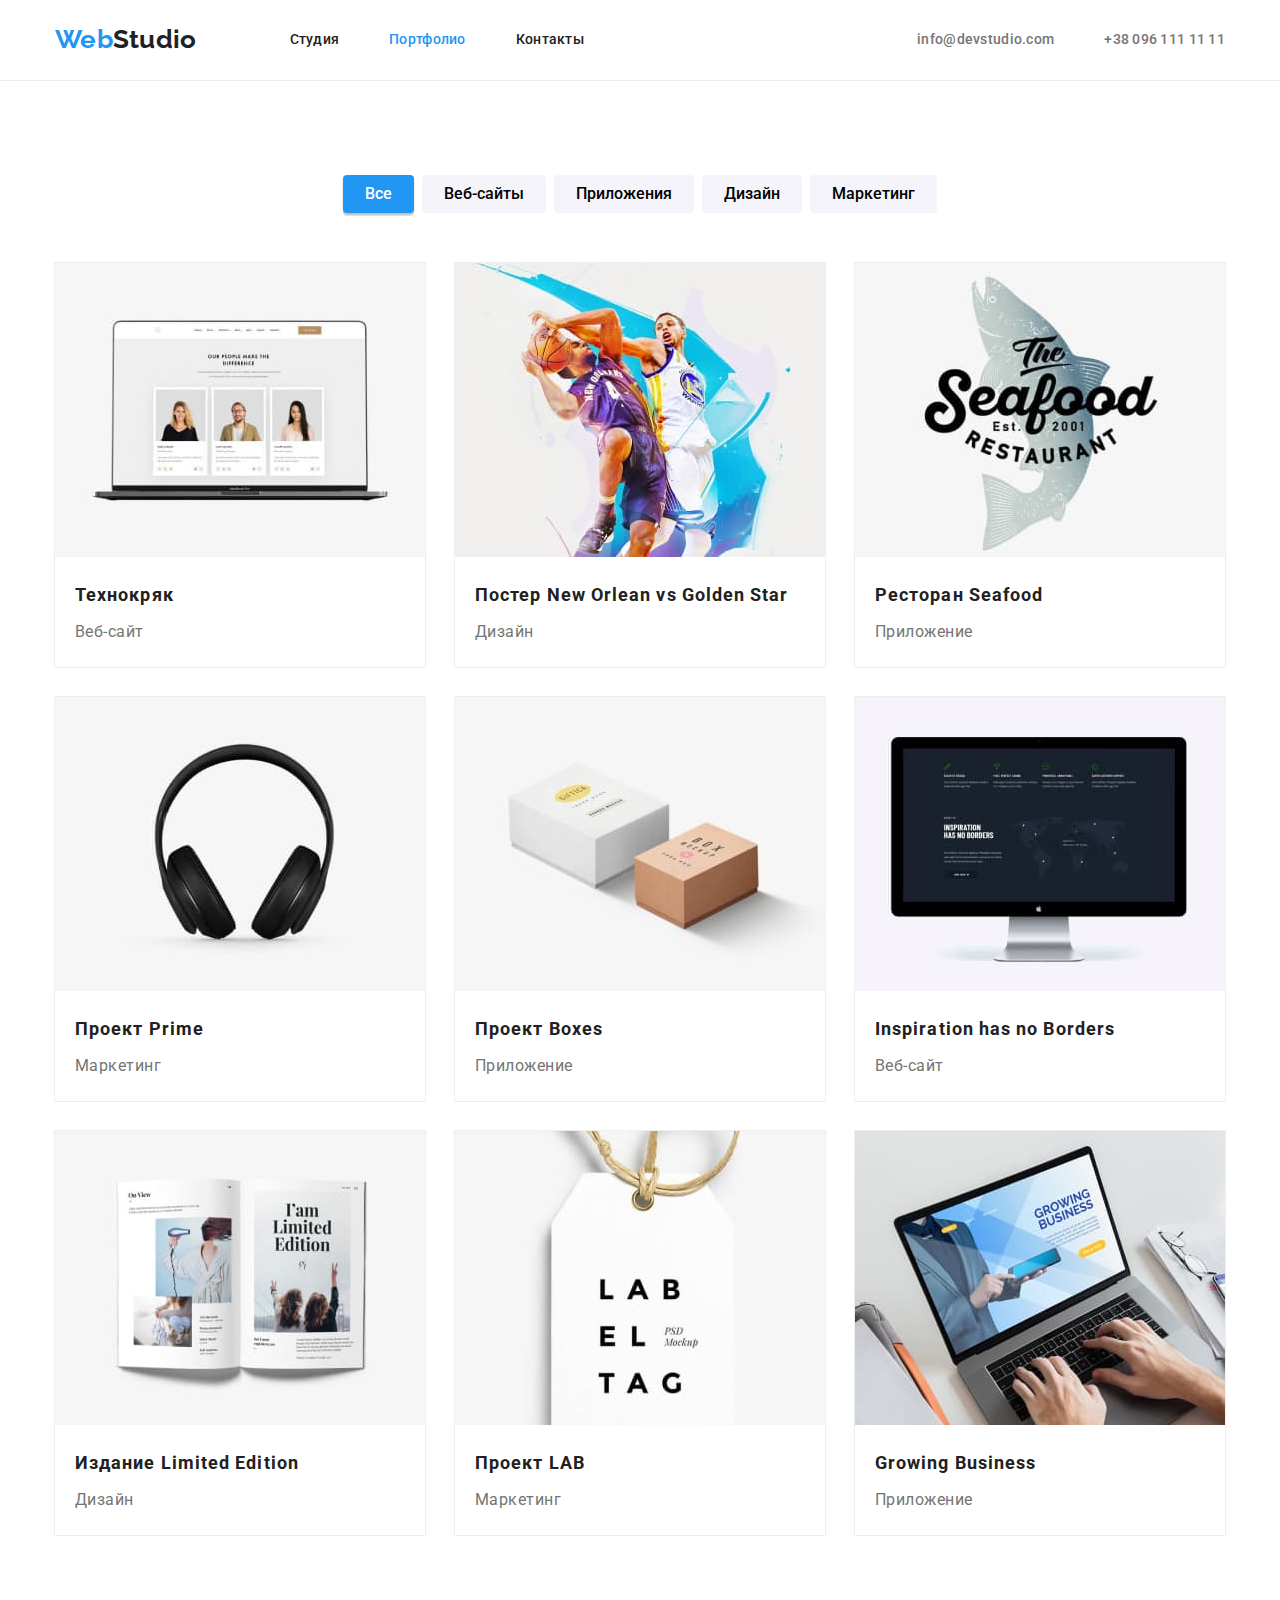
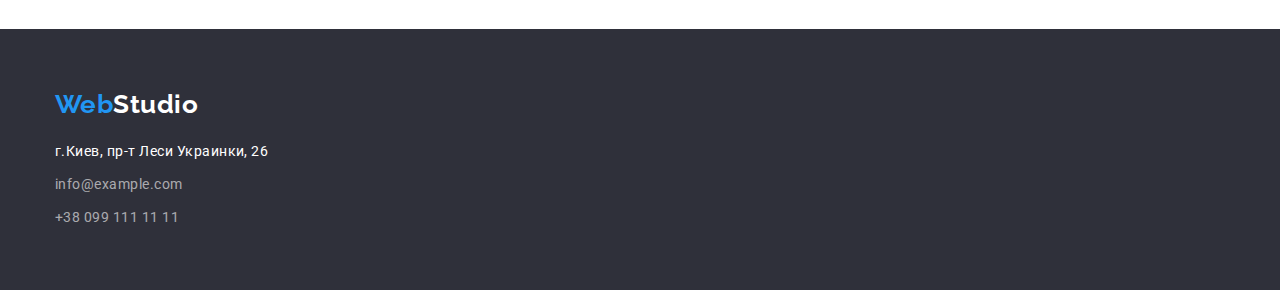
==== portfolio.html @ fd23cfc8 "разметка с дз№3" ====
<!DOCTYPE html>
<html lang="ru">
  <head>
    <meta charset="UTF-8" />
    <meta http-equiv="X-UA-Compatible" content="IE=edge" />
    <meta name="viewport" content="width=device-width, initial-scale=1.0" />
    <title>Portfolio</title>
    <link rel="preconnect" href="https://fonts.googleapis.com" />
    <link rel="preconnect" href="https://fonts.gstatic.com" crossorigin />
    <link
      href="https://fonts.googleapis.com/css2?family=Raleway:wght@700&family=Roboto:wght@400;500;700;900&display=swap"
      rel="stylesheet"
    />
    <link
      rel="stylesheet"
      href="https://cdnjs.cloudflare.com/ajax/libs/modern-normalize/1.0.0/modern-normalize.min.css"
    />
    <link rel="stylesheet" href="./css/styles.css" />
  </head>
  <body>
    <!-- Шапка -->
    <header class="header">
      <div class="container">
        <a class="logo" href="./index.html"><span class="logo-web">Web</span>Studio</a>
        <nav class="site-nav">
          <ul class="flex-list list">
            <li class="site-nav-item">
              <a class="site-nav-link" href="./index.html">Студия</a>
            </li>
            <li class="site-nav-item">
              <a class="site-nav-link current" href="./portfolio.html">Портфолио</a>
            </li>
            <li class="site-nav-item">
              <a class="site-nav-link" href="./contacts.html">Контакты</a>
            </li>
          </ul>
        </nav>
        <ul class="contacts flex-list list">
          <li class="header-contact-item">
            <a class="header-mail" href="mailto:info@devstudio.com">info@devstudio.com</a>
          </li>
          <li class="header-contact-item">
            <a class="header-telephone" href="tel:+380961111111">+38 096 111 11 11</a>
          </li>
        </ul>
      </div>
    </header>
    <!-- Уникальный контент -->
    <main>
      <!-- Фильтр -->
      <section class="portfolio-filter">
        <div class="container">
          <h1 class="visually-hidden"></h1>
          <ul class="page-nav list flex-list">
            <li class="page-nav-item"><button class="button current" type="button">Все</button></li>
            <li class="page-nav-item">
              <button class="button" type="button">Веб-сайты</button>
            </li>
            <li class="page-nav-item">
              <button class="button" type="button">Приложения</button>
            </li>
            <li class="page-nav-item">
              <button class="button" type="button">Дизайн</button>
            </li>
            <li class="page-nav-item">
              <button class="button" type="button">Маркетинг</button>
            </li>
          </ul>
          <!-- Проекты -->
          <ul class="projects list flex-list">
            <li class="projects-item">
              <img class="projects-image" src="./images/11.jpg" alt="Технокряк" width="370" />
              <div class="projects-description">
                <h2 class="projects-title">Технокряк</h2>
                <p class="projects-text">Веб-сайт</p>
              </div>
            </li>
            <li class="projects-item">
              <img
                class="projects-image"
                src="./images/12.jpg"
                alt="Постер New Orlean vs Golden Star"
                width="370"
              />
              <div class="projects-description">
                <h2 class="projects-title">
                  Постер <span lang="en">New Orlean vs Golden Star</span>
                </h2>
                <p class="projects-text">Дизайн</p>
              </div>
            </li>
            <li class="projects-item">
              <img
                class="projects-image"
                src="./images/13.jpg"
                alt="Ресторан Seafood"
                width="370"
              />
              <div class="projects-description">
                <h2 class="projects-title">Ресторан <span lang="en">Seafood</span></h2>
                <p class="projects-text">Приложение</p>
              </div>
            </li>
            <li class="projects-item">
              <img class="projects-image" src="./images/14.jpg" alt="Проект Prime" width="370" />
              <div class="projects-description">
                <h2 class="projects-title">Проект <span lang="en">Prime</span></h2>
                <p class="projects-text">Маркетинг</p>
              </div>
            </li>
            <li class="projects-item">
              <img class="projects-image" src="./images/15.jpg" alt="Проект Boxes" width="370" />
              <div class="projects-description">
                <h2 class="projects-title">Проект <span lang="en">Boxes</span></h2>
                <p class="projects-text">Приложение</p>
              </div>
            </li>
            <li class="projects-item">
              <img
                class="projects-image"
                src="./images/16.jpg"
                alt="Inspiration has no Borders"
                width="370"
              />
              <div class="projects-description">
                <h2 class="projects-title"><span lang="en">Inspiration has no Borders</span></h2>
                <p class="projects-text">Веб-сайт</p>
              </div>
            </li>
            <li class="projects-item">
              <img
                class="projects-image"
                src="./images/17.jpg"
                alt="Издание Limited Edition"
                width="370"
              />
              <div class="projects-description">
                <h2 class="projects-title">Издание <span lang="en">Limited Edition</span></h2>
                <p class="projects-text">Дизайн</p>
              </div>
            </li>
            <li class="projects-item">
              <img class="projects-image" src="./images/18.jpg" alt="Проект LAB" width="370" />
              <div class="projects-description">
                <h2 class="projects-title">Проект <span lang="en">LAB</span></h2>
                <p class="projects-text">Маркетинг</p>
              </div>
            </li>
            <li class="projects-item">
              <img
                class="projects-image"
                src="./images/19.jpg"
                alt="Growing Business"
                width="370"
              />
              <div class="projects-description">
                <h2 class="projects-title"><span lang="en">Growing Business</span></h2>
                <p class="projects-text">Приложение</p>
              </div>
            </li>
          </ul>
        </div>
      </section>
    </main>
    <!-- Подвал -->
    <footer class="footer">
      <div class="container">
        <a class="logo" href="./index.html"
          ><span class="logo-web">Web</span><span class="logo-footer">Studio</span></a
        >
        <address class="address">
          <p class="location">г.Киев, пр-т Леси Украинки, 26</p>
          <ul class="list">
            <li><a class="footer-mail" href="maialto:info@example.com">info@example.com</a></li>
            <li><a class="footer-telephone" href="tel:+380991111111">+38 099 111 11 11</a></li>
          </ul>
        </address>
      </div>
    </footer>
  </body>
</html>
---- css/styles.css ----
:root {
  --primary-background-color: #ffffff;
  --header-border-color: #ececec;
  --team-background-color: #f5f4fa;
  --hero-color: #2f303a;
  --hero-text-color: #ffffff;
  --hero-button-hover-color: #188ce8;
  --primary-text-color: #212121;
  --secondary-text-color: #757575;
  --action-color: #2196f3;
  --footer-background-color: #2f303a;
  --footer-text-color: #ffffff;
  --footer-contacts-color: rgba(255, 255, 255, 0.6);
  --nav-button-backgroud-color: #f5f4fa;
  --page-nav-shadow-set: 0px 3px 1px rgba(0, 0, 0, 0.1), 0px 1px 2px rgba(0, 0, 0, 0.08),
    0px 2px 2px rgba(0, 0, 0, 0.12);
  --projects-border-color: #eeeeee;
}

/* сброс стилей */
h1,
h2,
h3,
p {
  margin: 0;
}

/* дополнительные общие стили */
.list {
  list-style: none;
  padding: 0;
  margin: 0;
}

.flex-list {
  display: flex;
}

body {
  color: var(--primary-text-color);
  background-color: var(--primary-background-color);
  font-family: "Roboto", sans-serif;
  letter-spacing: 0.03em;
}

/* основной контейнер */
.container {
  width: 1200px;
  padding: 0 15px;
  margin: 0 auto;
}

/* оформление шапки */
.header {
  align-items: center;
  border-bottom: 1px solid var(--header-border-color);
  font-weight: 500;
  font-size: 14px;
  line-height: 1.14;
  letter-spacing: 0.02em;
}

.header .container {
  display: flex;
}

.header .logo {
  display: block;
  padding: 24px 0 25px 0;
  margin-right: 93px;
}
.logo {
  color: var(--primary-text-color);
  font-family: "Raleway", sans-serif;
  font-weight: 700;
  font-size: 26px;
  line-height: 1.19;
  text-decoration: none;
}
.logo-web {
  color: var(--action-color);
}

.site-nav-link {
  display: block;
  padding: 32px 0;
  color: var(--primary-text-color);
  text-decoration: none;
}
.site-nav-item:not(:last-child) {
  margin-right: 50px;
}

.site-nav-link:hover,
.site-nav-link:focus {
  color: var(--action-color);
}

.contacts.list {
  margin-left: auto;
}

.header-contact-item:first-of-type {
  margin-right: 50px;
}
.header-mail,
.header-telephone {
  display: block;
  padding: 32px 0;
  color: var(--secondary-text-color);
  text-decoration: none;
}
.header-mail:hover,
.header-telephone:hover,
.header-mail:focus,
.header-telephone:focus {
  color: var(--action-color);
}

.site-nav .current {
  color: var(--action-color);
}

/* оформление подвала */
.footer {
  padding: 60px 0;
  background-color: var(--footer-background-color);
  font-weight: 400;
  font-size: 14px;
  line-height: 1.71;
  color: var(--footer-text-color);
}

.address {
  display: block;
  font-style: normal;
}

.footer .logo {
  display: block;
  margin-bottom: 20px;
}

.logo-footer {
  color: var(--footer-text-color);
}

.location {
  margin-bottom: 9px;
  color: var(--footer-text-color);
}

.footer li:not(:last-child) {
  margin-bottom: 9px;
}

.footer-mail,
.footer-telephone {
  display: block;
  color: var(--footer-contacts-color);
  text-decoration: none;
}
.footer-mail:hover,
.footer-telephone:hover,
.footer-mail:focus,
.footer-telephone:focus {
  color: var(--action-color);
}

/* оформление студии */
.hero {
  padding: 200px 0;
  text-align: center;
  background-color: var(--hero-color);
  letter-spacing: 0.06em;
}
.hero-title {
  width: 670px;
  margin: 0 auto 30px auto;
  font-weight: 900;
  font-size: 44px;
  line-height: 1.36;
  text-transform: uppercase;
  color: var(--hero-text-color);
}
.hero-button {
  padding: 10px 32px;
  border-radius: 4px;
  font-family: inherit;
  font-weight: 700;
  font-size: 16px;
  line-height: 1.88;
  color: var(--hero-text-color);
  background-color: var(--action-color);
}
.hero-button:hover,
.hero-button:focus {
  background-color: var(--hero-button-hover-color);
}

.about {
  font-size: 14px;
  line-height: 1.14;
  padding: 94px 0;
}

.about-item:not(:last-child) {
  margin-right: 30px;
}

.about-title {
  margin-bottom: 10px;
  text-transform: uppercase;
}
.about-text {
  font-size: 14px;
  line-height: 1.71;
  color: var(--secondary-text-color);
}

.galery {
  padding-bottom: 94px;
}

.galery-title {
  margin-bottom: 50px;
  font-size: 36px;
  line-height: 1.67;
  text-align: center;
}
.galery-item:not(:last-child) {
  margin-right: 30px;
}
.galery img {
  display: block;
  max-width: 100%;
}

.team {
  padding: 94px 0;
  background-color: var(--team-background-color);
}

.team-title {
  margin-bottom: 50px;
  font-size: 36px;
  line-height: 1.67;
  text-align: center;
}

.team-container {
  padding-bottom: 30px;
  box-shadow: 0px 1px 3px rgba(0, 0, 0, 0.12), 0px 1px 1px rgba(0, 0, 0, 0.14),
    0px 2px 1px rgba(0, 0, 0, 0.2);
  border-radius: 0px 0px 4px 4px;
  background-color: var(--primary-background-color);
}
.team-item:not(:last-child) {
  margin-right: 30px;
}
.team-photo {
  margin-bottom: 30px;
}
.team-person {
  margin-bottom: 10px;
  font-weight: 500;
  font-size: 16px;
  line-height: 1.19;
  text-align: center;
}
.team-position {
  font-size: 16px;
  line-height: 1.19;
  text-align: center;
  color: var(--secondary-text-color);
}

/* оформление портфолио */
.visually-hidden {
  position: absolute;
  white-space: nowrap;
  width: 1px;
  height: 1px;
  overflow: hidden;
  border: 0;
  padding: 0;
  clip: rect(0 0 0 0);
  clip-path: inset(50%);
  margin: -1px;
}

.portfolio-filter {
  padding: 94px 0;
}

.page-nav.list {
  justify-content: center;
  margin-bottom: 50px;
}
.page-nav-item:not(:last-child) {
  margin-right: 8px;
}

.page-nav .button {
  padding: 6px 22px;
  height: 38px;
  border-radius: 4px;
  font-family: inherit;
  font-weight: 500;
  font-size: 16px;
  line-height: 1.63;
  background-color: var(--nav-button-backgroud-color);
  text-align: center;
  border: none;
  cursor: pointer;
}
.page-nav .button:hover,
.page-nav .button:focus {
  box-shadow: var(--page-nav-shadow-set);
  background-color: var(--action-color);
  color: var(--primary-background-color);
}
.page-nav .current {
  box-shadow: var(--page-nav-shadow-set);
  background-color: var(--action-color);
  color: var(--primary-background-color);
}

.projects.list {
  flex-wrap: wrap;
  margin-top: -30px;
  margin-left: -30px;
}
.projects-item {
  flex-basis: calc(100% / 3 - 30px);
  margin-left: 30px;
  margin-top: 30px;
  outline: 1px solid var(--projects-border-color);
}

.projects-description {
  padding: 20px 20px;
}

.projects-title {
  font-size: 18px;
  line-height: 2;
  letter-spacing: 0.06em;
}
.projects-text {
  margin-top: 4px;
  font-size: 16px;
  line-height: 1.88;
  color: var(--secondary-text-color);
}
.projects-image {
  display: block;
  width: 100%;
}
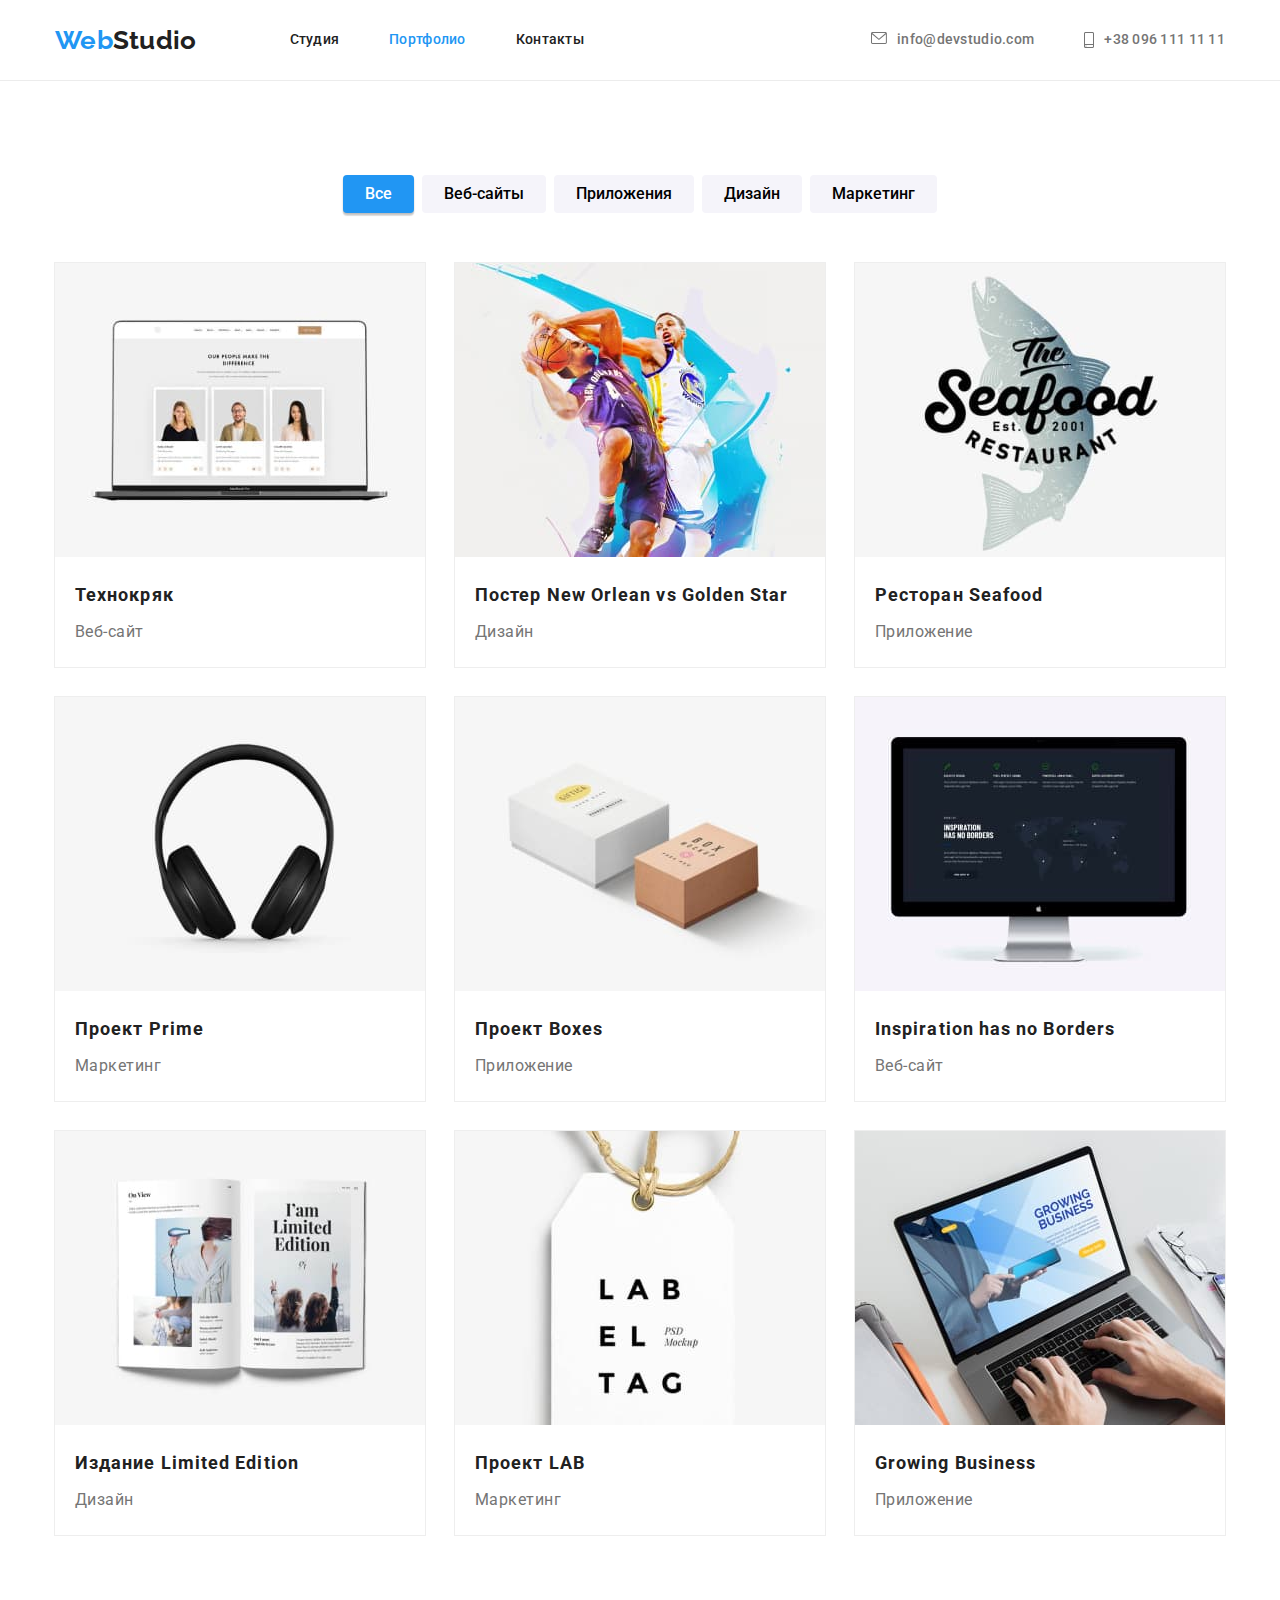
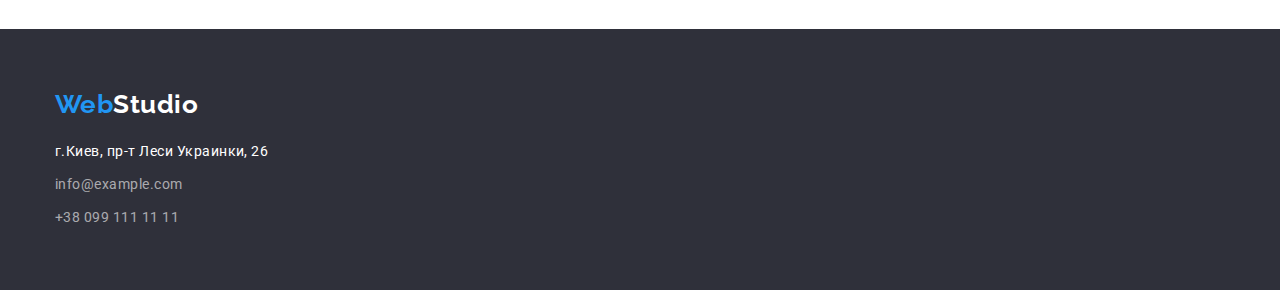
==== commit 1760cc6a: "в процессе" ====
--- a/portfolio.html
+++ b/portfolio.html
@@ -21,26 +21,36 @@
     <!-- Шапка -->
     <header class="header">
       <div class="container">
-        <a class="logo" href="./index.html"><span class="logo-web">Web</span>Studio</a>
+        <a class="logo link" href="./index.html"><span class="logo-web">Web</span>Studio</a>
         <nav class="site-nav">
           <ul class="flex-list list">
             <li class="site-nav-item">
-              <a class="site-nav-link" href="./index.html">Студия</a>
+              <a class="site-nav-link link" href="./index.html">Студия</a>
             </li>
             <li class="site-nav-item">
-              <a class="site-nav-link current" href="./portfolio.html">Портфолио</a>
+              <a class="site-nav-link current link" href="./portfolio.html">Портфолио</a>
             </li>
             <li class="site-nav-item">
-              <a class="site-nav-link" href="./contacts.html">Контакты</a>
+              <a class="site-nav-link link" href="./contacts.html">Контакты</a>
             </li>
           </ul>
         </nav>
         <ul class="contacts flex-list list">
-          <li class="header-contact-item">
-            <a class="header-mail" href="mailto:info@devstudio.com">info@devstudio.com</a>
+          <li class="header-contact-item flex-list">
+            <a class="header-mail link" href="mailto:info@devstudio.com">
+              <svg class="mail-icon" width="16px" height="12px">
+                <use href="./images/icons.svg#envelope"></use>
+              </svg>
+              info@devstudio.com</a
+            >
           </li>
-          <li class="header-contact-item">
-            <a class="header-telephone" href="tel:+380961111111">+38 096 111 11 11</a>
+          <li class="header-contact-item flex-list">
+            <a class="header-telephone link" href="tel:+380961111111">
+              <svg class="phone-icon" width="10px" height="16px">
+                <use href="./images/icons.svg#smartphone"></use>
+              </svg>
+              +38 096 111 11 11</a
+            >
           </li>
         </ul>
       </div>
@@ -165,14 +175,16 @@
     <!-- Подвал -->
     <footer class="footer">
       <div class="container">
-        <a class="logo" href="./index.html"
+        <a class="logo link" href="./index.html"
           ><span class="logo-web">Web</span><span class="logo-footer">Studio</span></a
         >
         <address class="address">
           <p class="location">г.Киев, пр-т Леси Украинки, 26</p>
           <ul class="list">
-            <li><a class="footer-mail" href="maialto:info@example.com">info@example.com</a></li>
-            <li><a class="footer-telephone" href="tel:+380991111111">+38 099 111 11 11</a></li>
+            <li>
+              <a class="footer-mail link" href="maialto:info@example.com">info@example.com</a>
+            </li>
+            <li><a class="footer-telephone link" href="tel:+380991111111">+38 099 111 11 11</a></li>
           </ul>
         </address>
       </div>
--- a/css/styles.css
+++ b/css/styles.css
@@ -3,6 +3,7 @@
   --header-border-color: #ececec;
   --team-background-color: #f5f4fa;
   --hero-color: #2f303a;
+  --hero-overlay-color: rgba(47, 48, 58, 0.4);
   --hero-text-color: #ffffff;
   --hero-button-hover-color: #188ce8;
   --primary-text-color: #212121;
@@ -14,7 +15,11 @@
   --nav-button-backgroud-color: #f5f4fa;
   --page-nav-shadow-set: 0px 3px 1px rgba(0, 0, 0, 0.1), 0px 1px 2px rgba(0, 0, 0, 0.08),
     0px 2px 2px rgba(0, 0, 0, 0.12);
+  --portfolio-shadow-set: 0px 1px 1px rgba(0, 0, 0, 0.12), 0px 4px 4px rgba(0, 0, 0, 0.06),
+    1px 4px 6px rgba(0, 0, 0, 0.16);
   --projects-border-color: #eeeeee;
+  --team-shadow-set: 0px 1px 3px rgba(0, 0, 0, 0.12), 0px 1px 1px rgba(0, 0, 0, 0.14),
+    0px 2px 1px rgba(0, 0, 0, 0.2);
 }
 
 /* сброс стилей */
@@ -34,6 +39,18 @@
 
 .flex-list {
   display: flex;
+}
+
+.link {
+  text-decoration: none;
+}
+
+.social-links {
+  display: flex;
+  padding: 12px;
+}
+.social-links > .link:not(:last-child) {
+  margin-right: 10px;
 }
 
 body {
@@ -62,11 +79,11 @@
 
 .header .container {
   display: flex;
+  align-items: center;
 }
 
 .header .logo {
   display: block;
-  padding: 24px 0 25px 0;
   margin-right: 93px;
 }
 .logo {
@@ -75,7 +92,6 @@
   font-weight: 700;
   font-size: 26px;
   line-height: 1.19;
-  text-decoration: none;
 }
 .logo-web {
   color: var(--action-color);
@@ -85,7 +101,6 @@
   display: block;
   padding: 32px 0;
   color: var(--primary-text-color);
-  text-decoration: none;
 }
 .site-nav-item:not(:last-child) {
   margin-right: 50px;
@@ -98,6 +113,7 @@
 
 .contacts.list {
   margin-left: auto;
+  display: flex;
 }
 
 .header-contact-item:first-of-type {
@@ -105,16 +121,25 @@
 }
 .header-mail,
 .header-telephone {
-  display: block;
+  display: flex;
   padding: 32px 0;
   color: var(--secondary-text-color);
-  text-decoration: none;
-}
+}
+
 .header-mail:hover,
 .header-telephone:hover,
 .header-mail:focus,
 .header-telephone:focus {
   color: var(--action-color);
+  fill: var(--action-color);
+}
+.mail-icon {
+  margin-right: 10px;
+  fill: var(--secondary-text-color);
+}
+.phone-icon {
+  margin-right: 10px;
+  fill: var(--secondary-text-color);
 }
 
 .site-nav .current {
@@ -158,7 +183,6 @@
 .footer-telephone {
   display: block;
   color: var(--footer-contacts-color);
-  text-decoration: none;
 }
 .footer-mail:hover,
 .footer-telephone:hover,
@@ -174,6 +198,17 @@
   background-color: var(--hero-color);
   letter-spacing: 0.06em;
 }
+
+.overlay {
+  max-width: 1600px;
+  height: 600px;
+  background-image: linear-gradient(to top, var(--hero-overlay-color), var(--hero-overlay-color)),
+    url(../images/hero-img.jpg);
+  background-repeat: no-repeat;
+  background-size: cover;
+  background-position: center;
+}
+
 .hero-title {
   width: 670px;
   margin: 0 auto 30px auto;
@@ -208,6 +243,12 @@
   margin-right: 30px;
 }
 
+.about-icon-wrap {
+  padding: 25px 100px;
+  background-color: var(--nav-button-backgroud-color);
+  border-radius: 4px;
+  margin-bottom: 30px;
+}
 .about-title {
   margin-bottom: 10px;
   text-transform: uppercase;
@@ -250,10 +291,9 @@
 
 .team-container {
   padding-bottom: 30px;
-  box-shadow: 0px 1px 3px rgba(0, 0, 0, 0.12), 0px 1px 1px rgba(0, 0, 0, 0.14),
-    0px 2px 1px rgba(0, 0, 0, 0.2);
   border-radius: 0px 0px 4px 4px;
   background-color: var(--primary-background-color);
+  box-shadow: var(--team-shadow-set);
 }
 .team-item:not(:last-child) {
   margin-right: 30px;
@@ -273,6 +313,10 @@
   line-height: 1.19;
   text-align: center;
   color: var(--secondary-text-color);
+}
+
+.social-links .link {
+  display: block;
 }
 
 /* оформление портфолио */
@@ -337,6 +381,10 @@
   margin-top: 30px;
   outline: 1px solid var(--projects-border-color);
 }
+.projects-item:hover,
+.projects-item:focus {
+  box-shadow: var(--portfolio-shadow-set);
+}
 
 .projects-description {
   padding: 20px 20px;
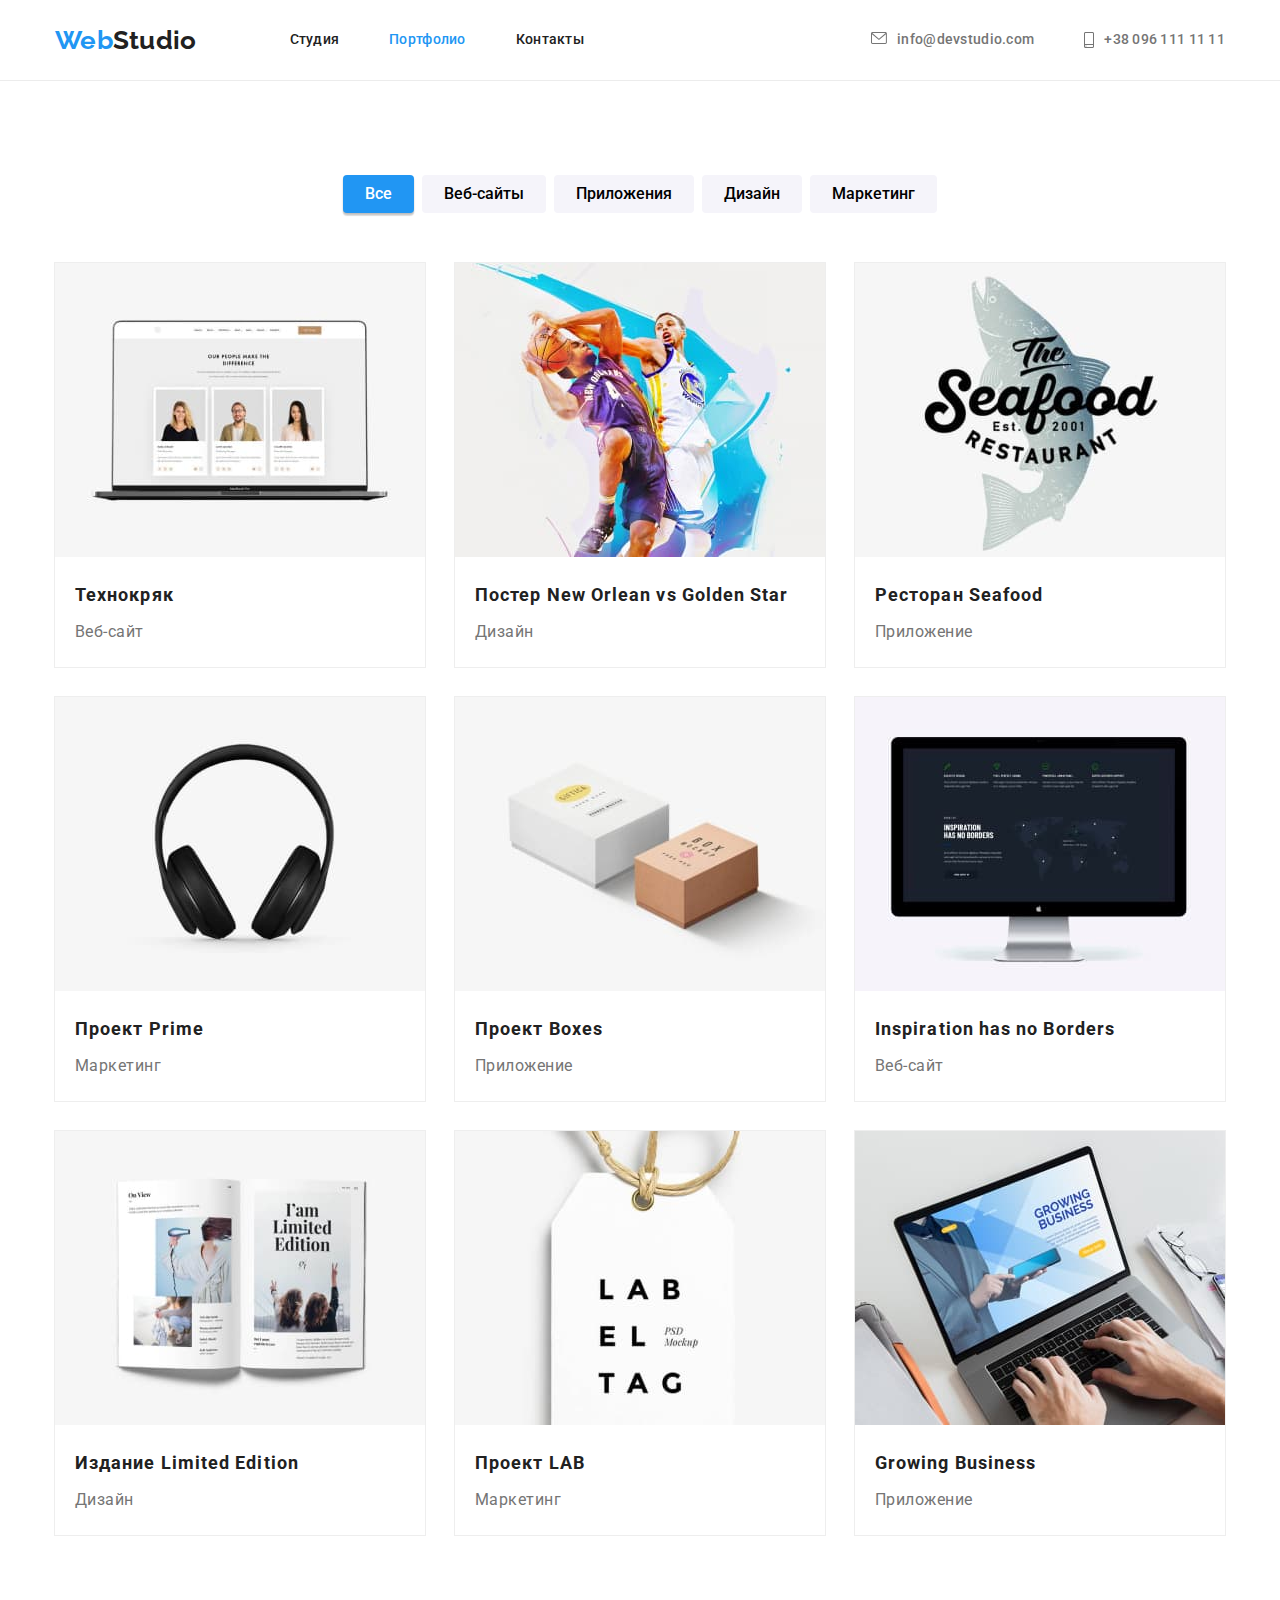
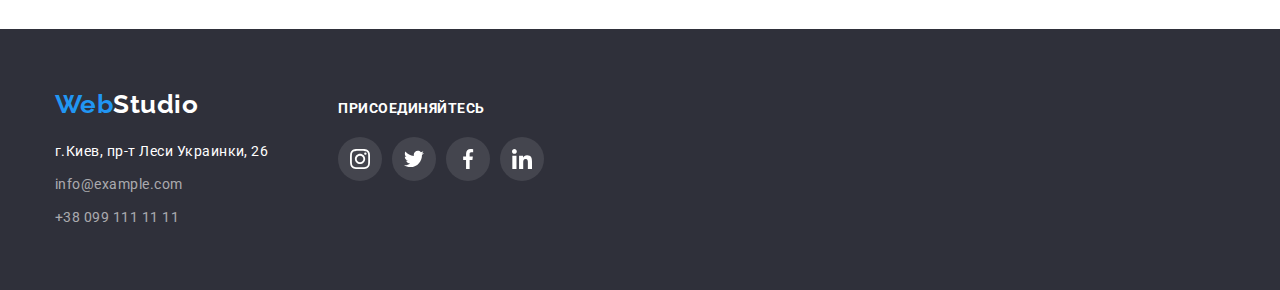
==== commit 78519015: "Отправка на проверку дз" ====
--- a/portfolio.html
+++ b/portfolio.html
@@ -175,18 +175,47 @@
     <!-- Подвал -->
     <footer class="footer">
       <div class="container">
-        <a class="logo link" href="./index.html"
-          ><span class="logo-web">Web</span><span class="logo-footer">Studio</span></a
-        >
-        <address class="address">
-          <p class="location">г.Киев, пр-т Леси Украинки, 26</p>
-          <ul class="list">
-            <li>
-              <a class="footer-mail link" href="maialto:info@example.com">info@example.com</a>
-            </li>
-            <li><a class="footer-telephone link" href="tel:+380991111111">+38 099 111 11 11</a></li>
-          </ul>
-        </address>
+        <div class="address-container">
+          <a class="logo link" href="./index.html"
+            ><span class="logo-web">Web</span><span class="logo-footer">Studio</span></a
+          >
+          <address class="address">
+            <p class="location">г.Киев, пр-т Леси Украинки, 26</p>
+            <ul class="list">
+              <li>
+                <a class="footer-mail link" href="maialto:info@example.com">info@example.com</a>
+              </li>
+              <li>
+                <a class="footer-telephone link" href="tel:+380991111111">+38 099 111 11 11</a>
+              </li>
+            </ul>
+          </address>
+        </div>
+        <div class="join">
+          <h2 class="join-title">присоединяйтесь</h2>
+          <div class="socials">
+            <a class="social-link link" href="">
+              <svg class="social-icon" width="20px" height="20px">
+                <use href="./images/icons.svg#instagram"></use>
+              </svg>
+            </a>
+            <a class="social-link link" href="">
+              <svg class="social-icon" width="20px" height="20px">
+                <use href="./images/icons.svg#twitter"></use>
+              </svg>
+            </a>
+            <a class="social-link link" href="">
+              <svg class="social-icon" width="20px" height="20px">
+                <use href="./images/icons.svg#facebook"></use>
+              </svg>
+            </a>
+            <a class="social-link link" href="">
+              <svg class="social-icon" width="20px" height="20px">
+                <use href="./images/icons.svg#linkedin"></use>
+              </svg>
+            </a>
+          </div>
+        </div>
       </div>
     </footer>
   </body>
--- a/css/styles.css
+++ b/css/styles.css
@@ -6,12 +6,15 @@
   --hero-overlay-color: rgba(47, 48, 58, 0.4);
   --hero-text-color: #ffffff;
   --hero-button-hover-color: #188ce8;
+  --svg-links-color: #afb1b8;
+  --link-shadow-set: 0px 4px 4px rgba(0, 0, 0, 0.25);
   --primary-text-color: #212121;
   --secondary-text-color: #757575;
   --action-color: #2196f3;
   --footer-background-color: #2f303a;
   --footer-text-color: #ffffff;
   --footer-contacts-color: rgba(255, 255, 255, 0.6);
+  --footer-link-color: rgba(255, 255, 255, 0.1);
   --nav-button-backgroud-color: #f5f4fa;
   --page-nav-shadow-set: 0px 3px 1px rgba(0, 0, 0, 0.1), 0px 1px 2px rgba(0, 0, 0, 0.08),
     0px 2px 2px rgba(0, 0, 0, 0.12);
@@ -45,11 +48,16 @@
   text-decoration: none;
 }
 
-.social-links {
+.socials {
+  display: flex;
+  justify-content: center;
+}
+.social-link {
   display: flex;
   padding: 12px;
-}
-.social-links > .link:not(:last-child) {
+  border-radius: 50%;
+}
+.social-link:not(:last-child) {
   margin-right: 10px;
 }
 
@@ -124,6 +132,7 @@
   display: flex;
   padding: 32px 0;
   color: var(--secondary-text-color);
+  fill: var(--secondary-text-color);
 }
 
 .header-mail:hover,
@@ -133,13 +142,9 @@
   color: var(--action-color);
   fill: var(--action-color);
 }
-.mail-icon {
-  margin-right: 10px;
-  fill: var(--secondary-text-color);
-}
+.mail-icon,
 .phone-icon {
   margin-right: 10px;
-  fill: var(--secondary-text-color);
 }
 
 .site-nav .current {
@@ -156,9 +161,17 @@
   color: var(--footer-text-color);
 }
 
+.footer .container {
+  display: flex;
+  align-items: baseline;
+}
+
 .address {
   display: block;
   font-style: normal;
+}
+.address-container {
+  margin-right: 70px;
 }
 
 .footer .logo {
@@ -191,6 +204,22 @@
   color: var(--action-color);
 }
 
+.join-title {
+  margin-bottom: 20px;
+  color: var(--footer-text-color);
+  font-size: 14px;
+  line-height: 1.14;
+  text-transform: uppercase;
+}
+.join .link {
+  border-radius: 50%;
+  fill: var(--primary-background-color);
+  background-color: var(--footer-link-color);
+}
+.join .link:hover,
+.join .link:focus {
+  background-color: var(--action-color);
+}
 /* оформление студии */
 .hero {
   padding: 200px 0;
@@ -309,14 +338,47 @@
   text-align: center;
 }
 .team-position {
+  margin-bottom: 16px;
   font-size: 16px;
   line-height: 1.19;
   text-align: center;
   color: var(--secondary-text-color);
 }
 
-.social-links .link {
-  display: block;
+.team .social-link {
+  fill: var(--svg-links-color);
+}
+
+.team .link:hover,
+.team .link:focus {
+  background-color: var(--action-color);
+  fill: var(--primary-background-color);
+}
+
+.clients {
+  padding: 94px 0;
+}
+.clients-title {
+  font-size: 36px;
+  line-height: 1.67;
+  text-align: center;
+  margin-bottom: 50px;
+}
+.clients-list {
+  display: flex;
+  justify-content: space-between;
+}
+.clients .link {
+  display: flex;
+  padding: 16px 32px;
+  border: 1px solid var(--svg-links-color);
+  border-radius: 4px;
+  fill: var(--svg-links-color);
+}
+.clients .link:hover,
+.clients .link:focus {
+  border-color: var(--action-color);
+  fill: var(--action-color);
 }
 
 /* оформление портфолио */
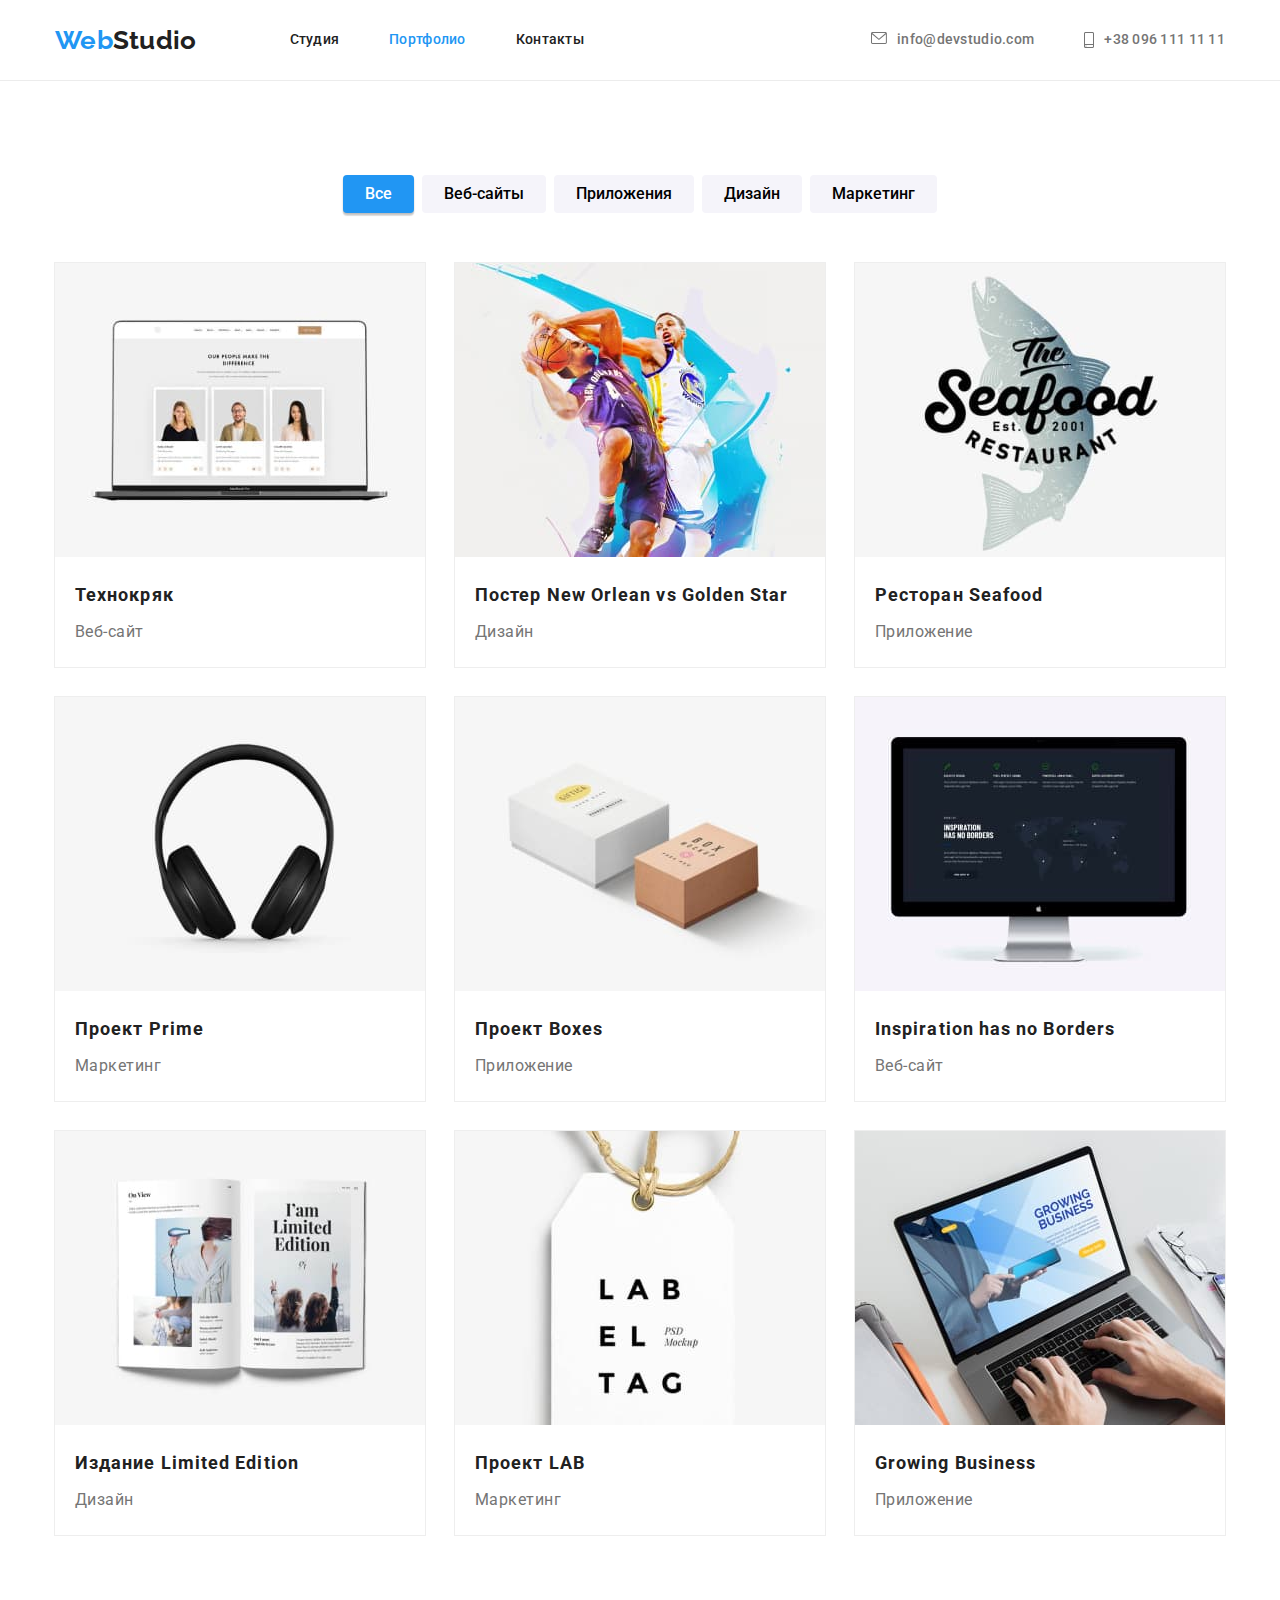
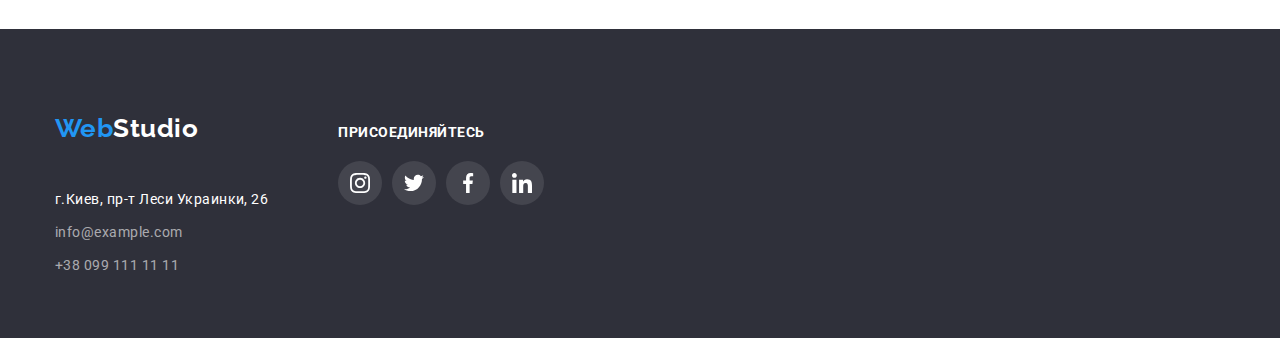
==== commit b4e1332c: "правки после проверки дз" ====
--- a/portfolio.html
+++ b/portfolio.html
@@ -79,94 +79,122 @@
           <!-- Проекты -->
           <ul class="projects list flex-list">
             <li class="projects-item">
-              <img class="projects-image" src="./images/11.jpg" alt="Технокряк" width="370" />
-              <div class="projects-description">
-                <h2 class="projects-title">Технокряк</h2>
-                <p class="projects-text">Веб-сайт</p>
-              </div>
-            </li>
-            <li class="projects-item">
-              <img
-                class="projects-image"
-                src="./images/12.jpg"
-                alt="Постер New Orlean vs Golden Star"
-                width="370"
-              />
-              <div class="projects-description">
-                <h2 class="projects-title">
-                  Постер <span lang="en">New Orlean vs Golden Star</span>
-                </h2>
-                <p class="projects-text">Дизайн</p>
-              </div>
-            </li>
-            <li class="projects-item">
-              <img
-                class="projects-image"
-                src="./images/13.jpg"
-                alt="Ресторан Seafood"
-                width="370"
-              />
-              <div class="projects-description">
-                <h2 class="projects-title">Ресторан <span lang="en">Seafood</span></h2>
-                <p class="projects-text">Приложение</p>
-              </div>
-            </li>
-            <li class="projects-item">
-              <img class="projects-image" src="./images/14.jpg" alt="Проект Prime" width="370" />
-              <div class="projects-description">
-                <h2 class="projects-title">Проект <span lang="en">Prime</span></h2>
-                <p class="projects-text">Маркетинг</p>
-              </div>
-            </li>
-            <li class="projects-item">
-              <img class="projects-image" src="./images/15.jpg" alt="Проект Boxes" width="370" />
-              <div class="projects-description">
-                <h2 class="projects-title">Проект <span lang="en">Boxes</span></h2>
-                <p class="projects-text">Приложение</p>
-              </div>
-            </li>
-            <li class="projects-item">
-              <img
-                class="projects-image"
-                src="./images/16.jpg"
-                alt="Inspiration has no Borders"
-                width="370"
-              />
-              <div class="projects-description">
-                <h2 class="projects-title"><span lang="en">Inspiration has no Borders</span></h2>
-                <p class="projects-text">Веб-сайт</p>
-              </div>
-            </li>
-            <li class="projects-item">
-              <img
-                class="projects-image"
-                src="./images/17.jpg"
-                alt="Издание Limited Edition"
-                width="370"
-              />
-              <div class="projects-description">
-                <h2 class="projects-title">Издание <span lang="en">Limited Edition</span></h2>
-                <p class="projects-text">Дизайн</p>
-              </div>
-            </li>
-            <li class="projects-item">
-              <img class="projects-image" src="./images/18.jpg" alt="Проект LAB" width="370" />
-              <div class="projects-description">
-                <h2 class="projects-title">Проект <span lang="en">LAB</span></h2>
-                <p class="projects-text">Маркетинг</p>
-              </div>
-            </li>
-            <li class="projects-item">
-              <img
-                class="projects-image"
-                src="./images/19.jpg"
-                alt="Growing Business"
-                width="370"
-              />
-              <div class="projects-description">
-                <h2 class="projects-title"><span lang="en">Growing Business</span></h2>
-                <p class="projects-text">Приложение</p>
-              </div>
+              <a class="link" href="">
+                <img class="projects-image" src="./images/11.jpg" alt="Технокряк" width="370px" />
+                <div class="projects-description">
+                  <h2 class="projects-title">Технокряк</h2>
+                  <p class="projects-text">Веб-сайт</p>
+                </div>
+              </a>
+            </li>
+            <li class="projects-item">
+              <a class="link" href="">
+                <img
+                  class="projects-image"
+                  src="./images/12.jpg"
+                  alt="Постер New Orlean vs Golden Star"
+                  width="370px"
+                />
+                <div class="projects-description">
+                  <h2 class="projects-title">
+                    Постер <span lang="en">New Orlean vs Golden Star</span>
+                  </h2>
+                  <p class="projects-text">Дизайн</p>
+                </div>
+              </a>
+            </li>
+            <li class="projects-item">
+              <a class="link" href="">
+                <img
+                  class="projects-image"
+                  src="./images/13.jpg"
+                  alt="Ресторан Seafood"
+                  width="370px"
+                />
+                <div class="projects-description">
+                  <h2 class="projects-title">Ресторан <span lang="en">Seafood</span></h2>
+                  <p class="projects-text">Приложение</p>
+                </div>
+              </a>
+            </li>
+            <li class="projects-item">
+              <a class="link" href="">
+                <img
+                  class="projects-image"
+                  src="./images/14.jpg"
+                  alt="Проект Prime"
+                  width="370px"
+                />
+                <div class="projects-description">
+                  <h2 class="projects-title">Проект <span lang="en">Prime</span></h2>
+                  <p class="projects-text">Маркетинг</p>
+                </div>
+              </a>
+            </li>
+            <li class="projects-item">
+              <a class="link" href="">
+                <img
+                  class="projects-image"
+                  src="./images/15.jpg"
+                  alt="Проект Boxes"
+                  width="370px"
+                />
+                <div class="projects-description">
+                  <h2 class="projects-title">Проект <span lang="en">Boxes</span></h2>
+                  <p class="projects-text">Приложение</p>
+                </div>
+              </a>
+            </li>
+            <li class="projects-item">
+              <a class="link" href="">
+                <img
+                  class="projects-image"
+                  src="./images/16.jpg"
+                  alt="Inspiration has no Borders"
+                  width="370px"
+                />
+                <div class="projects-description">
+                  <h2 class="projects-title"><span lang="en">Inspiration has no Borders</span></h2>
+                  <p class="projects-text">Веб-сайт</p>
+                </div>
+              </a>
+            </li>
+            <li class="projects-item">
+              <a class="link" href="">
+                <img
+                  class="projects-image"
+                  src="./images/17.jpg"
+                  alt="Издание Limited Edition"
+                  width="370px"
+                />
+                <div class="projects-description">
+                  <h2 class="projects-title">Издание <span lang="en">Limited Edition</span></h2>
+                  <p class="projects-text">Дизайн</p>
+                </div>
+              </a>
+            </li>
+            <li class="projects-item">
+              <a class="link" href="">
+                <img class="projects-image" src="./images/18.jpg" alt="Проект LAB" width="370px" />
+                <div class="projects-description">
+                  <h2 class="projects-title">Проект <span lang="en">LAB</span></h2>
+                  <p class="projects-text">Маркетинг</p>
+                </div>
+              </a>
+            </li>
+            <li class="projects-item">
+              <a class="link" href="">
+                <img
+                  class="projects-image"
+                  src="./images/19.jpg"
+                  alt="Growing Business"
+                  width="370px"
+                />
+                <div class="projects-description">
+                  <h2 class="projects-title"><span lang="en">Growing Business</span></h2>
+                  <p class="projects-text">Приложение</p>
+                </div>
+              </a>
             </li>
           </ul>
         </div>
@@ -192,29 +220,37 @@
           </address>
         </div>
         <div class="join">
-          <h2 class="join-title">присоединяйтесь</h2>
-          <div class="socials">
-            <a class="social-link link" href="">
-              <svg class="social-icon" width="20px" height="20px">
-                <use href="./images/icons.svg#instagram"></use>
-              </svg>
-            </a>
-            <a class="social-link link" href="">
-              <svg class="social-icon" width="20px" height="20px">
-                <use href="./images/icons.svg#twitter"></use>
-              </svg>
-            </a>
-            <a class="social-link link" href="">
-              <svg class="social-icon" width="20px" height="20px">
-                <use href="./images/icons.svg#facebook"></use>
-              </svg>
-            </a>
-            <a class="social-link link" href="">
-              <svg class="social-icon" width="20px" height="20px">
-                <use href="./images/icons.svg#linkedin"></use>
-              </svg>
-            </a>
-          </div>
+          <strong class="join-title">присоединяйтесь</strong>
+          <ul class="socials list">
+            <li class="socials-item">
+              <a class="social-link link" href="">
+                <svg class="social-icon" width="20px" height="20px">
+                  <use href="./images/icons.svg#instagram"></use>
+                </svg>
+              </a>
+            </li>
+            <li class="socials-item">
+              <a class="social-link link" href="">
+                <svg class="social-icon" width="20px" height="20px">
+                  <use href="./images/icons.svg#twitter"></use>
+                </svg>
+              </a>
+            </li>
+            <li class="socials-item">
+              <a class="social-link link" href="">
+                <svg class="social-icon" width="20px" height="20px">
+                  <use href="./images/icons.svg#facebook"></use>
+                </svg>
+              </a>
+            </li>
+            <li class="socials-item">
+              <a class="social-link link" href="">
+                <svg class="social-icon" width="20px" height="20px">
+                  <use href="./images/icons.svg#linkedin"></use>
+                </svg>
+              </a>
+            </li>
+          </ul>
         </div>
       </div>
     </footer>
--- a/css/styles.css
+++ b/css/styles.css
@@ -54,10 +54,13 @@
 }
 .social-link {
   display: flex;
-  padding: 12px;
+  width: 44px;
+  height: 44px;
+  justify-content: center;
+  align-items: center;
   border-radius: 50%;
 }
-.social-link:not(:last-child) {
+.socials-item:not(:last-child) {
   margin-right: 10px;
 }
 
@@ -77,7 +80,6 @@
 
 /* оформление шапки */
 .header {
-  align-items: center;
   border-bottom: 1px solid var(--header-border-color);
   font-weight: 500;
   font-size: 14px;
@@ -89,12 +91,12 @@
   display: flex;
   align-items: center;
 }
-
 .header .logo {
   display: block;
   margin-right: 93px;
 }
 .logo {
+  padding: 24px 0;
   color: var(--primary-text-color);
   font-family: "Raleway", sans-serif;
   font-weight: 700;
@@ -188,7 +190,7 @@
   color: var(--footer-text-color);
 }
 
-.footer li:not(:last-child) {
+.address li:not(:last-child) {
   margin-bottom: 9px;
 }
 
@@ -205,6 +207,7 @@
 }
 
 .join-title {
+  display: block;
   margin-bottom: 20px;
   color: var(--footer-text-color);
   font-size: 14px;
@@ -229,6 +232,7 @@
 }
 
 .overlay {
+  margin: 0 auto;
   max-width: 1600px;
   height: 600px;
   background-image: linear-gradient(to top, var(--hero-overlay-color), var(--hero-overlay-color)),
@@ -273,7 +277,11 @@
 }
 
 .about-icon-wrap {
-  padding: 25px 100px;
+  display: flex;
+  width: 270px;
+  height: 120px;
+  justify-content: center;
+  align-items: center;
   background-color: var(--nav-button-backgroud-color);
   border-radius: 4px;
   margin-bottom: 30px;
@@ -368,9 +376,13 @@
   display: flex;
   justify-content: space-between;
 }
+
 .clients .link {
   display: flex;
-  padding: 16px 32px;
+  width: 170px;
+  height: 92px;
+  justify-content: center;
+  align-items: center;
   border: 1px solid var(--svg-links-color);
   border-radius: 4px;
   fill: var(--svg-links-color);
@@ -453,6 +465,7 @@
 }
 
 .projects-title {
+  color: var(--primary-text-color);
   font-size: 18px;
   line-height: 2;
   letter-spacing: 0.06em;
